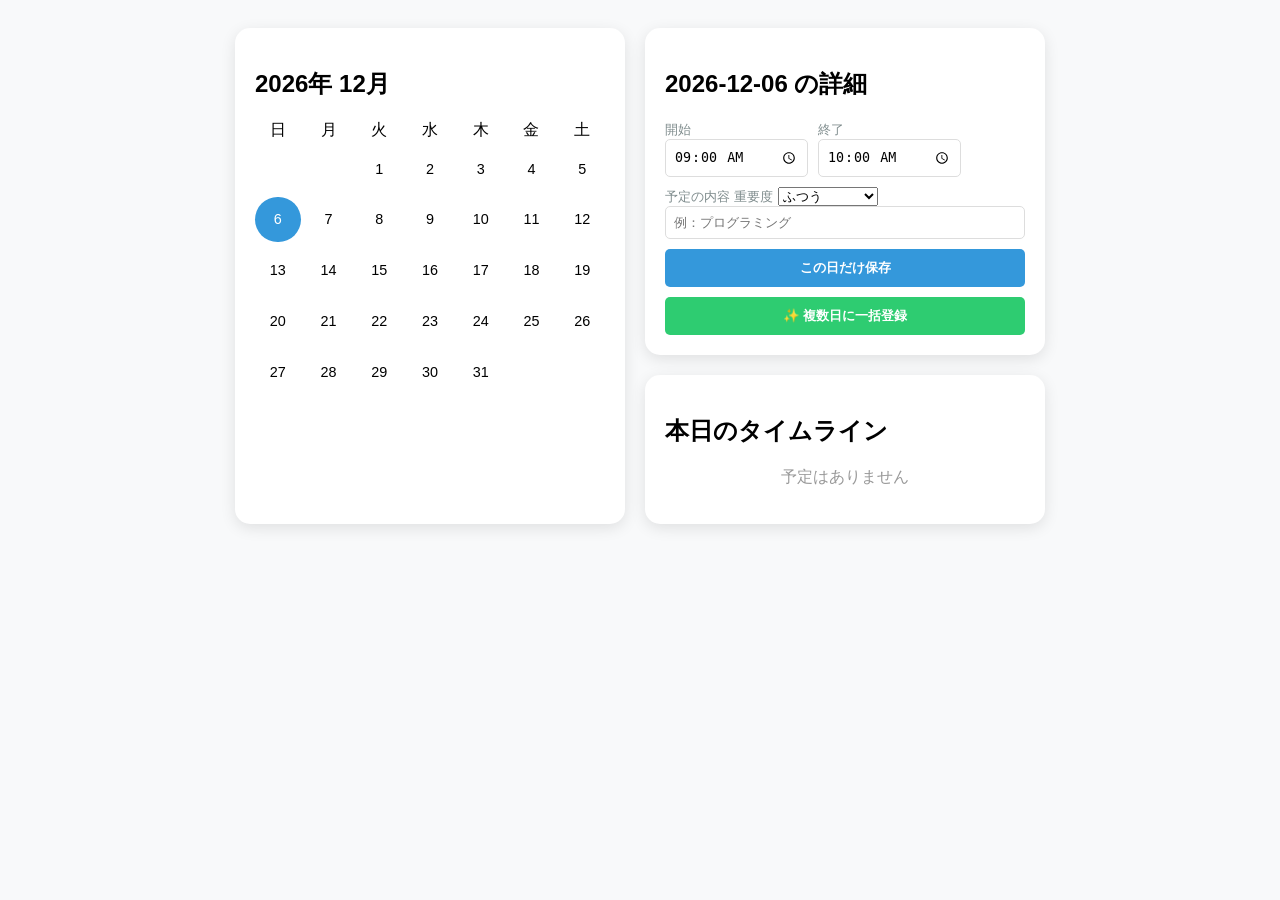
==== SS情報、練習.html @ 78ae3e3e "Add files via upload" ====
<!DOCTYPE html>
<html lang="ja">
<head>
    <meta charset="UTF-8">
    <title>詳細なんてねぇよ</title>
    <link rel="stylesheet" href="style.css"> </head>
<body>
    <div class="overlay" id="overlay" onclick="closeModals()"></div>

    <div class="calendar-container card">
        <h2 id="month-display">カレンダー</h2>
        <div class="calendar-grid" id="calendar-grid"></div>
    </div>

    <div class="side-panel">
        <div class="card input-card">
            <h2 id="selected-date-label">日付を選択</h2>
            <div class="time-inputs">
                <div><span class="label">開始</span><input type="time" id="start-time" value="09:00"></div>
                <div><span class="label">終了</span><input type="time" id="end-time" value="10:00"></div>
            </div>
            <span class="label">予定の内容</span>
           <span class="label">重要度</span>
<select id="priority-input">
    <option value="normal">ふつう</option>
    <option value="high">重要（赤）</option>
    <option value="low">後回し（青）</option>
</select>
            <input type="text" id="todo-input" placeholder="例：プログラミング">
            <button class="btn-main" onclick="addTodo()">この日だけ保存</button>
            <button class="btn-bulk" onclick="openBulkModal()">✨ 複数日に一括登録</button>
        </div>

        <div class="card list-card">
            <h2>本日のタイムライン</h2>
            <div id="todo-list"></div>
        </div>
    </div>

    <div id="bulk-modal" class="modal">
        <h3>繰り返し設定</h3>
        <div class="day-checkboxes">
            <label><input type="checkbox" value="1">月</label><label><input type="checkbox" value="2">火</label>
            <label><input type="checkbox" value="3">水</label><label><input type="checkbox" value="4">木</label>
            <label><input type="checkbox" value="5">金</label><label><input type="checkbox" value="6">土</label>
            <label><input type="checkbox" value="0">日</label>
        </div>
        <button class="btn-bulk" onclick="executeBulkAdd()">一括登録実行</button>
        <button class="btn-cancel" onclick="closeModals()">キャンセル</button>
    </div>

    <script src="script.js"></script> </body>
</html>
---- style.css ----
:root { --primary: #3498db; --success: #2ecc71; --bg: #f8f9fa; }
body { font-family: sans-serif; background: var(--bg); display: flex; justify-content: center; padding: 20px; gap: 20px; }
.card { background: white; padding: 20px; border-radius: 15px; box-shadow: 0 4px 15px rgba(0,0,0,0.1); }
.calendar-container { width: 350px; }
.calendar-grid { display: grid; grid-template-columns: repeat(7, 1fr); gap: 5px; }
.day { aspect-ratio: 1; display: flex; align-items: center; justify-content: center; cursor: pointer; border-radius: 50%; font-size: 0.9rem; }
.day.selected { background: var(--primary); color: white; }
.side-panel { width: 400px; display: flex; flex-direction: column; gap: 20px; }
.time-inputs { display: flex; gap: 10px; margin-bottom: 10px; }
.label { font-size: 0.8rem; color: #7f8c8d; }
input { width: 100%; padding: 8px; border: 1px solid #ddd; border-radius: 5px; box-sizing: border-box; }
button { width: 100%; padding: 10px; border: none; border-radius: 5px; cursor: pointer; font-weight: bold; margin-top: 10px; }
.btn-main { background: var(--primary); color: white; }
.btn-bulk { background: var(--success); color: white; }
.btn-cancel { background: #ccc; }
.todo-item { border-left: 5px solid var(--primary); background: #f9f9f9; padding: 10px; margin-bottom: 10px; display: flex; justify-content: space-between; border-radius: 5px; }
.modal { display: none; position: fixed; top: 50%; left: 50%; transform: translate(-50%, -50%); background: white; padding: 20px; z-index: 100; border-radius: 15px; width: 300px; }
.overlay { display: none; position: fixed; top: 0; left: 0; width: 100%; height: 100%; background: rgba(0,0,0,0.5); z-index: 90; }

.todo-item.high { border-left: 8px solid #ff4d4d; background: #fff5f5; }
.todo-item.low { border-left: 8px solid #3498db; background: #f0f7ff; }

.todo-item.is-completed { opacity: 0.6; border-left-color: #ccc; }
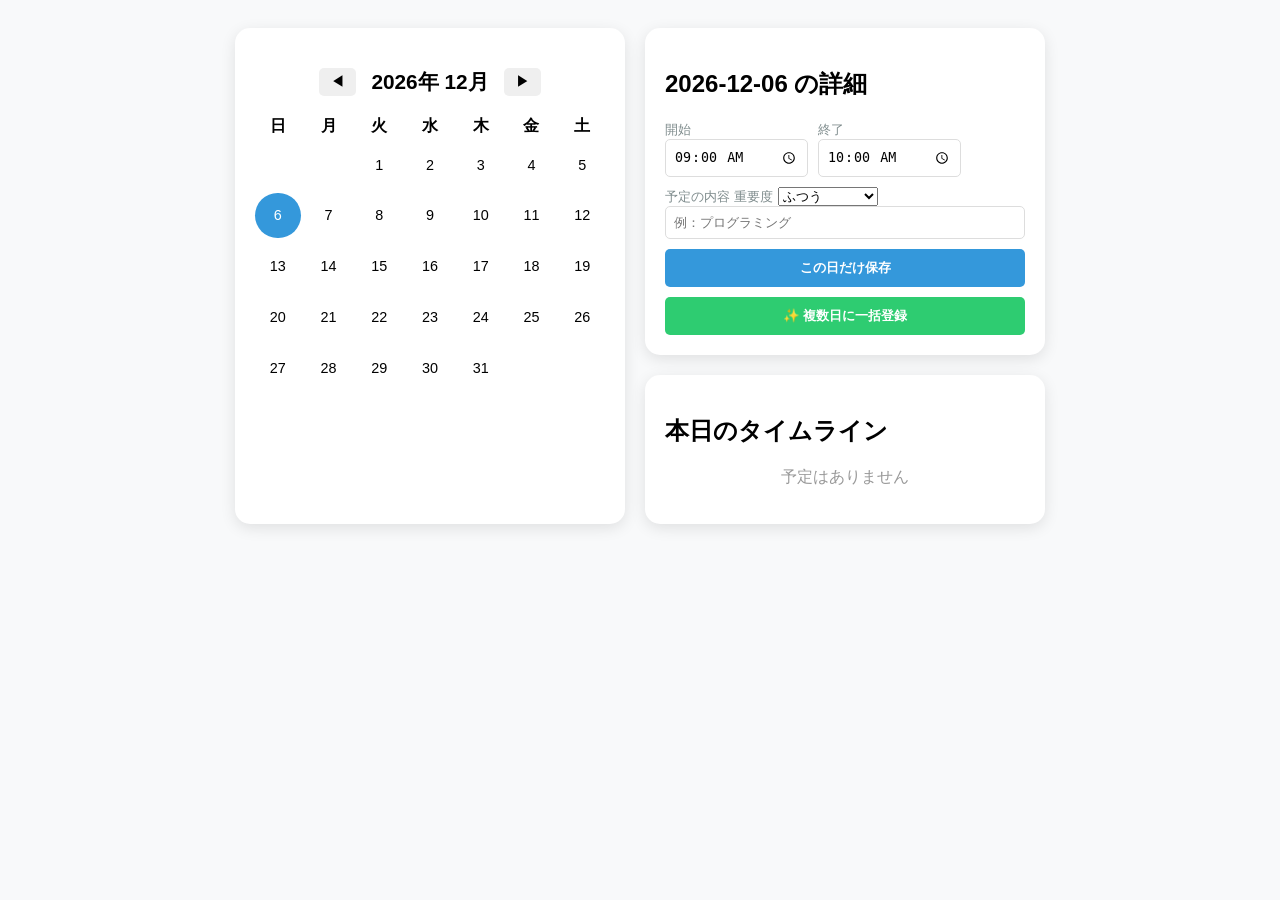
==== commit 588edafd: "Add files via upload" ====
--- a/SS情報、練習.html
+++ b/SS情報、練習.html
@@ -2,7 +2,7 @@
 <html lang="ja">
 <head>
     <meta charset="UTF-8">
-    <title>詳細なんてねぇよ</title>
+    <title>詳細スケジュール管理</title>
     <link rel="stylesheet" href="style.css"> </head>
 <body>
     <div class="overlay" id="overlay" onclick="closeModals()"></div>
--- a/style.css
+++ b/style.css
@@ -20,4 +20,110 @@
 .todo-item.high { border-left: 8px solid #ff4d4d; background: #fff5f5; }
 .todo-item.low { border-left: 8px solid #3498db; background: #f0f7ff; }
 
-.todo-item.is-completed { opacity: 0.6; border-left-color: #ccc; }+.todo-item.is-completed { opacity: 0.6; border-left-color: #ccc; }
+
+.day-checkboxes {
+    display: flex;
+    flex-wrap: wrap;
+    gap: 10px;
+    margin: 15px 0;
+}
+
+.day-checkboxes label {
+    display: flex;
+    align-items: center;
+    gap: 4px;
+    font-size: 1rem;
+    cursor: pointer;
+}
+
+.day-checkboxes input[type="checkbox"] {
+    width: auto;
+    margin: 0;
+}
+
+/* ===== スマホ対応 ===== */
+@media screen and (max-width: 768px) {
+
+    body {
+        flex-direction: column;
+        align-items: center;
+        padding: 10px;
+        gap: 15px;
+    }
+
+    .calendar-container,
+    .side-panel {
+        width: 100%;
+        max-width: 500px;
+    }
+
+    .card {
+        padding: 15px;
+        border-radius: 12px;
+    }
+
+    .calendar-grid {
+        gap: 3px;
+    }
+
+    .day {
+        font-size: 0.85rem;
+    }
+
+    .time-inputs {
+        flex-direction: column;
+        gap: 8px;
+    }
+
+    input,
+    select,
+    button {
+        font-size: 16px; /* iPhoneのズーム防止 */
+    }
+
+    .todo-item {
+        flex-direction: column;
+        align-items: flex-start;
+        gap: 10px;
+    }
+
+    .todo-item button {
+        width: 100%;
+    }
+
+    .modal {
+        width: 90%;
+        max-width: 350px;
+    }
+
+    .day-checkboxes {
+        justify-content: center;
+    }
+}
+
+/* 重複がある日のスタイル（日付の下に小さな赤いドットを表示します） */
+.day.has-overlap {
+    background-color: #ffeaa7; /* 薄い警告色 */
+    color: #d63031; /* 文字を濃い赤に */
+    border: 2px dashed #ff7675; /* 点線の枠線 */
+    font-weight: bold;
+}
+.day.has-overlap::after {
+    content: '';
+    position: absolute;
+    bottom: 4px;
+    left: 50%;
+    transform: translateX(-50%);
+    width: 6px;
+    height: 6px;
+    background-color: #ff7675; /* 警告の赤ドット */
+    border-radius: 50%;
+}
+
+/* 選択されている時はドットを白にして見やすくします */
+.day.selected.has-overlap {
+    background-color: #ff7675; /* 選択時はハッキリした赤に */
+    color: white;
+    border: 2px solid #d63031;
+}
